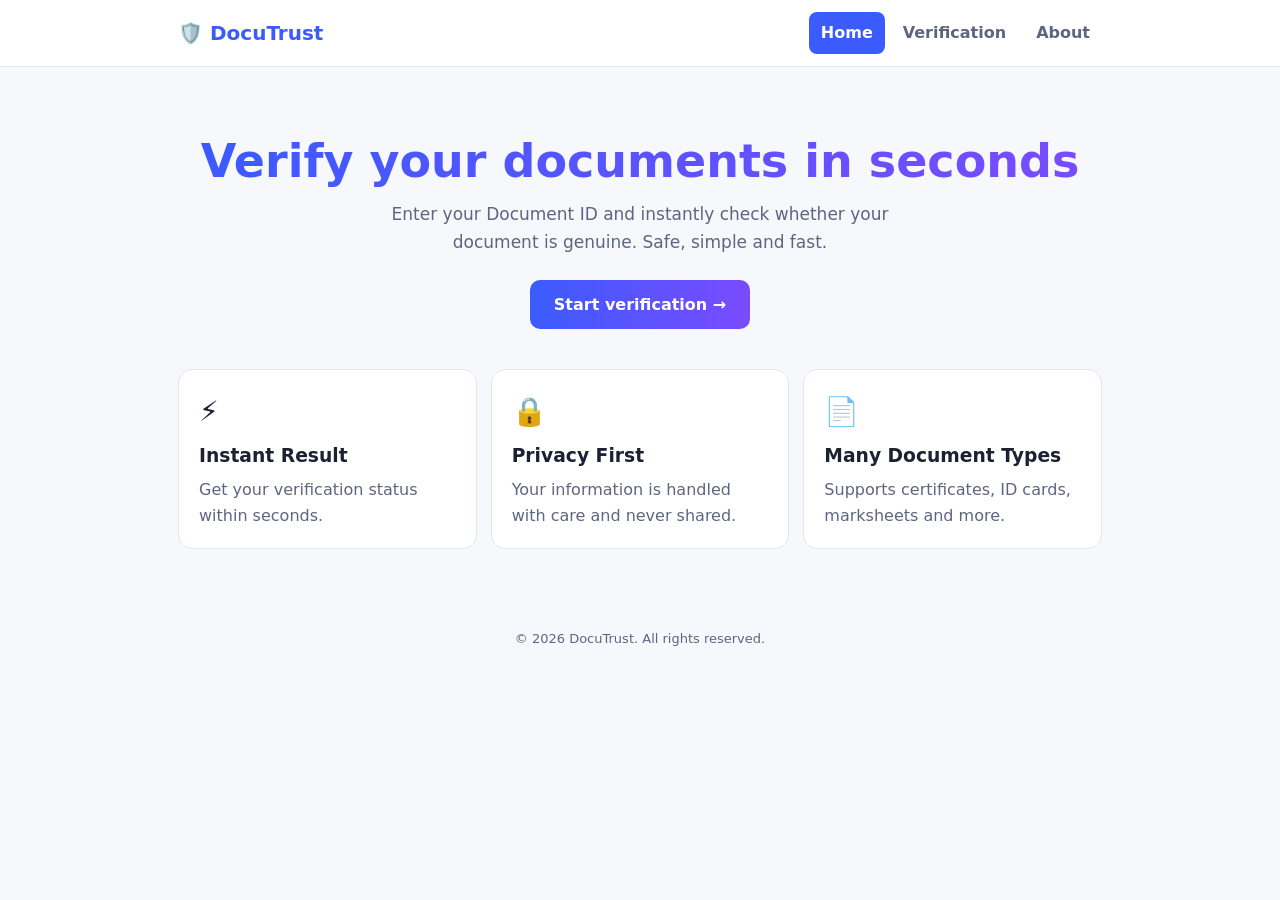
==== index.html @ ff52a0cb "Add files via upload" ====
<!DOCTYPE html>
<html lang="en">
<head>
<meta charset="utf-8">
<meta name="viewport" content="width=device-width, initial-scale=1, viewport-fit=cover">
<meta name="description" content="Verify the authenticity of certificates and ID documents using a Document ID.">
<meta name="theme-color" content="#3b5bfd">
<link rel="icon" href="data:image/svg+xml,%3Csvg xmlns='http://www.w3.org/2000/svg' viewBox='0 0 100 100'%3E%3Ctext y='.9em' font-size='90'%3E%F0%9F%9B%A1%EF%B8%8F%3C/text%3E%3C/svg%3E">
<title>DocuTrust – Document Verification</title>
<style>
:root{box-sizing:border-box;--bg:#f7f8fc;--card:#fff;--text:#1b2033;--muted:#5d6580;--brand:#3b5bfd;--brand2:#7a4bff;--ok:#12805c;--okbg:#e2f6ee;--bad:#b3261e;--badbg:#fdeceb;--line:#e3e6f0}
@media (prefers-color-scheme:dark){:root{color-scheme:dark;--bg:#0f1221;--card:#181c30;--text:#eef0fa;--muted:#a3a9c6;--brand:#7f95ff;--brand2:#a583ff;--ok:#4ade9f;--okbg:#10332a;--bad:#ff8a80;--badbg:#3a1815;--line:#2a2f4a}}
*{box-sizing:border-box}
body{margin:0;background:var(--bg);color:var(--text);font-family:system-ui,-apple-system,"Segoe UI",Roboto,sans-serif;line-height:1.6}
header{position:sticky;top:0;background:var(--card);border-bottom:1px solid var(--line);z-index:5}
.bar{max-width:960px;margin:auto;padding:12px 18px;display:flex;align-items:center;justify-content:space-between;gap:12px;flex-wrap:wrap}
.logo{font-weight:800;font-size:20px;color:var(--brand)}
nav{display:flex;gap:6px}
nav button{background:none;border:0;color:var(--muted);font:inherit;font-weight:600;padding:8px 12px;border-radius:8px;cursor:pointer}
nav button.on{background:var(--brand);color:#fff}
main{max-width:960px;margin:auto;padding:28px 18px 60px}
.view{display:none}.view.on{display:block}
.hero{text-align:center;padding:40px 10px 30px}
.hero h1{font-size:clamp(28px,6vw,46px);line-height:1.15;margin:0 0 14px;background:linear-gradient(90deg,var(--brand),var(--brand2));-webkit-background-clip:text;background-clip:text;color:transparent}
.hero p{color:var(--muted);max-width:560px;margin:0 auto 24px;font-size:17px}
.btn{background:linear-gradient(90deg,var(--brand),var(--brand2));color:#fff;border:0;padding:12px 24px;border-radius:10px;font:inherit;font-weight:700;cursor:pointer}
.btn:disabled{opacity:.6;cursor:wait}
.grid{display:grid;grid-template-columns:repeat(auto-fit,minmax(220px,1fr));gap:14px;margin-top:10px}
.card{background:var(--card);border:1px solid var(--line);border-radius:14px;padding:20px}
.card h3{margin:6px 0}.card p{color:var(--muted);margin:0}
.ico{font-size:28px}
h2{margin-top:0}
label{display:block;font-weight:600;margin:14px 0 6px}
input{width:100%;padding:12px;border-radius:10px;border:1px solid var(--line);background:var(--bg);color:var(--text);font:inherit}
.res{margin-top:18px;padding:16px;border-radius:12px;display:none;word-break:break-word}
.res.ok{display:block;background:var(--okbg);color:var(--ok)}
.res.bad{display:block;background:var(--badbg);color:var(--bad)}
.cert{display:flex;flex-direction:column;gap:10px;align-items:flex-start;margin-top:12px;background:var(--card);color:var(--text);border:2px solid var(--ok);border-radius:12px;padding:12px;max-width:340px}
.res.bad .cert{border-color:var(--bad)}
.cert img{width:100%;max-width:300px;height:auto;border-radius:6px;border:1px solid var(--line)}
.cert .cn{font-weight:800;font-size:17px}
.cert .row{font-size:13px;color:var(--muted)}
.cert .row b{color:var(--text)}
.tag{display:inline-block;margin-top:6px;font-size:12px;font-weight:700;padding:2px 10px;border-radius:99px;background:var(--okbg);color:var(--ok)}
.tag.exp{background:var(--badbg);color:var(--bad)}
footer{text-align:center;color:var(--muted);font-size:13px;padding:20px}
</style>
</head>
<body>
<header><div class="bar">
<div class="logo">🛡️ DocuTrust</div>
<nav>
<button data-v="home" class="on">Home</button>
<button data-v="verify">Verification</button>
<button data-v="about">About</button>
</nav></div></header>

<main>
<section id="home" class="view on">
<div class="hero">
<h1>Verify your documents in seconds</h1>
<p>Enter your Document ID and instantly check whether your document is genuine. Safe, simple and fast.</p>
<button class="btn" data-go="verify">Start verification →</button>
</div>
<div class="grid">
<div class="card"><div class="ico">⚡</div><h3>Instant Result</h3><p>Get your verification status within seconds.</p></div>
<div class="card"><div class="ico">🔒</div><h3>Privacy First</h3><p>Your information is handled with care and never shared.</p></div>
<div class="card"><div class="ico">📄</div><h3>Many Document Types</h3><p>Supports certificates, ID cards, marksheets and more.</p></div>
</div>
</section>

<section id="verify" class="view">
<div class="card">
<h2>Document Verification</h2>
<label for="did">Document ID</label>
<input id="did" placeholder="Enter your Document ID" autocomplete="off" maxlength="40">
<p><button class="btn" id="go">Verify</button></p>
<div class="res" id="res" role="status" aria-live="polite"></div>
</div>
</section>

<section id="about" class="view">
<div class="card">
<h2>About Us</h2>
<p>DocuTrust aims to make document verification easy, fast and reliable. We provide a simple tool that anyone can use to protect themselves from fake documents.</p>
<div class="grid">
<div class="card"><h3>🎯 Mission</h3><p>Trusted verification for everyone.</p></div>
<div class="card"><h3>👁️ Vision</h3><p>A world where every document can be trusted.</p></div>
<div class="card"><h3>📬 Contact</h3><p>hello@docutrust.example</p></div>
</div></div>
</section>
</main>
<footer>© 2026 DocuTrust. All rights reserved.</footer>

<script src="config.js"></script>
<script>
var CFG=window.DOCUTRUST_CONFIG||{};
function esc(s){return String(s==null?"":s).replace(/[&<>"']/g,function(c){return {"&":"&amp;","<":"&lt;",">":"&gt;",'"':"&quot;","'":"&#39;"}[c]})}
function fmt(s){return new Date(s+"T00:00:00").toLocaleDateString("en-GB",{day:"2-digit",month:"short",year:"numeric"})}
function safeUrl(u){return /^https:\/\//i.test(u||"")?u:""}
function certImg(d){
var s='<svg xmlns="http://www.w3.org/2000/svg" viewBox="0 0 300 210"><rect width="300" height="210" fill="#fffdf5"/><rect x="8" y="8" width="284" height="194" fill="none" stroke="#b8902f" stroke-width="3"/><rect x="14" y="14" width="272" height="182" fill="none" stroke="#b8902f" stroke-width="1"/><text x="150" y="46" font-size="17" font-weight="bold" fill="#1b2033" text-anchor="middle" font-family="Georgia,serif">'+esc(d.doc_type.toUpperCase())+'</text><text x="150" y="68" font-size="9" fill="#555" text-anchor="middle" font-family="Arial">This is to certify that</text><text x="150" y="100" font-size="22" font-style="italic" fill="#3b5bfd" text-anchor="middle" font-family="Georgia,serif">'+esc(d.holder_name)+'</text><line x1="60" y1="108" x2="240" y2="108" stroke="#b8902f"/><text x="150" y="126" font-size="8" fill="#555" text-anchor="middle" font-family="Arial">Document ID: '+esc(d.doc_id)+'</text><circle cx="150" cy="160" r="20" fill="#b8902f"/><text x="150" y="165" font-size="14" fill="#fff" text-anchor="middle" font-family="Arial">✓</text><text x="30" y="182" font-size="8" fill="#555" font-family="Arial">Issued: '+fmt(d.issue_date)+'</text><text x="270" y="182" font-size="8" fill="#555" text-anchor="end" font-family="Arial">Expires: '+fmt(d.expiry_date)+'</text></svg>';
return "data:image/svg+xml,"+encodeURIComponent(s).replace(/'/g,"%27");
}
function show(v){
document.querySelectorAll(".view").forEach(function(e){e.classList.toggle("on",e.id===v)});
document.querySelectorAll("nav button").forEach(function(b){b.classList.toggle("on",b.dataset.v===v)});
window.scrollTo(0,0);
}
document.querySelectorAll("[data-v]").forEach(function(b){b.onclick=function(){show(b.dataset.v)}});
document.querySelectorAll("[data-go]").forEach(function(b){b.onclick=function(){show(b.dataset.go)}});

var btn=document.getElementById("go"),inp=document.getElementById("did"),r=document.getElementById("res");
inp.addEventListener("keydown",function(e){if(e.key==="Enter")btn.click()});
function bad(t){r.className="res bad";r.textContent=t}
btn.onclick=function(){
var id=inp.value.trim();
r.className="res";
if(!id){return bad("Please enter a Document ID.")}
if(!/^[A-Za-z0-9._\-\/]{3,40}$/.test(id)){return bad("Invalid Document ID format.")}
if(!CFG.SUPABASE_URL||CFG.SUPABASE_URL.indexOf("YOUR-PROJECT")>-1||!CFG.SUPABASE_ANON_KEY){return bad("Service is not configured yet. Please try again later.")}
btn.disabled=true;btn.textContent="Checking…";
var ctl=new AbortController(),t=setTimeout(function(){ctl.abort()},10000);
fetch(CFG.SUPABASE_URL+"/rest/v1/rpc/verify_document",{
method:"POST",signal:ctl.signal,
headers:{"apikey":CFG.SUPABASE_ANON_KEY,"Authorization":"Bearer "+CFG.SUPABASE_ANON_KEY,"Content-Type":"application/json"},
body:JSON.stringify({p_id:id})
}).then(function(res){
if(!res.ok)throw new Error("HTTP "+res.status);
return res.json();
}).then(function(rows){
var d=rows&&rows[0];
if(!d){return bad("❌ This ID was not found in our records.")}
var revoked=d.status==="revoked";
var expired=new Date(d.expiry_date+"T23:59:59")<new Date();
var good=!revoked&&!expired;
var head=revoked?"⚠️ This document has been revoked":expired?"⚠️ Document found, but it has expired":"✅ Verified! "+esc(d.doc_type);
var label=revoked?"Revoked":expired?"Expired":"Valid";
var url=safeUrl(d.image_url);
var img=url?esc(url):certImg(d);
r.className=good?"res ok":"res bad";
r.innerHTML=head+"<div class='cert'><img src='"+img+"' alt='Certificate' loading='lazy'><div><div class='cn'>"+esc(d.holder_name)+"</div><div class='row'>Issue date: <b>"+fmt(d.issue_date)+"</b></div><div class='row'>Expiry date: <b>"+fmt(d.expiry_date)+"</b></div><span class='tag"+(good?"":" exp")+"'>"+label+"</span></div></div>";
}).catch(function(){
bad("Could not reach the verification service. Please try again.");
}).then(function(){clearTimeout(t);btn.disabled=false;btn.textContent="Verify"});
};

// Shareable / QR link: index.html?id=DT-2026-1001
var q=new URLSearchParams(location.search).get("id");
if(q){inp.value=q.slice(0,40);show("verify");btn.click()}
</script>
</body>
</html>
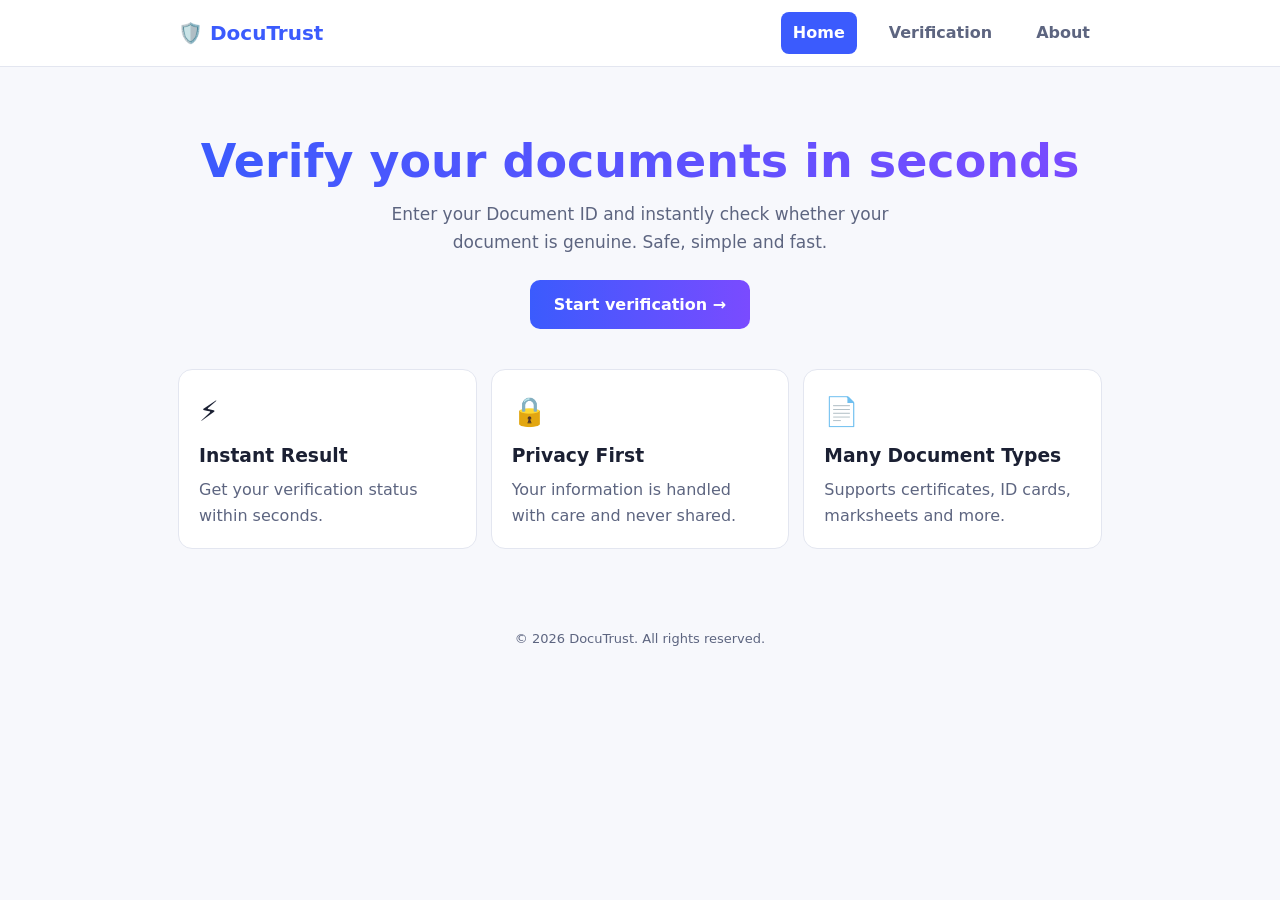
==== commit 79a4b35b: "Update index.html" ====
--- a/index.html
+++ b/index.html
@@ -15,7 +15,7 @@
 header{position:sticky;top:0;background:var(--card);border-bottom:1px solid var(--line);z-index:5}
 .bar{max-width:960px;margin:auto;padding:12px 18px;display:flex;align-items:center;justify-content:space-between;gap:12px;flex-wrap:wrap}
 .logo{font-weight:800;font-size:20px;color:var(--brand)}
-nav{display:flex;gap:6px}
+nav{display:flex;gap:20px}
 nav button{background:none;border:0;color:var(--muted);font:inherit;font-weight:600;padding:8px 12px;border-radius:8px;cursor:pointer}
 nav button.on{background:var(--brand);color:#fff}
 main{max-width:960px;margin:auto;padding:28px 18px 60px}
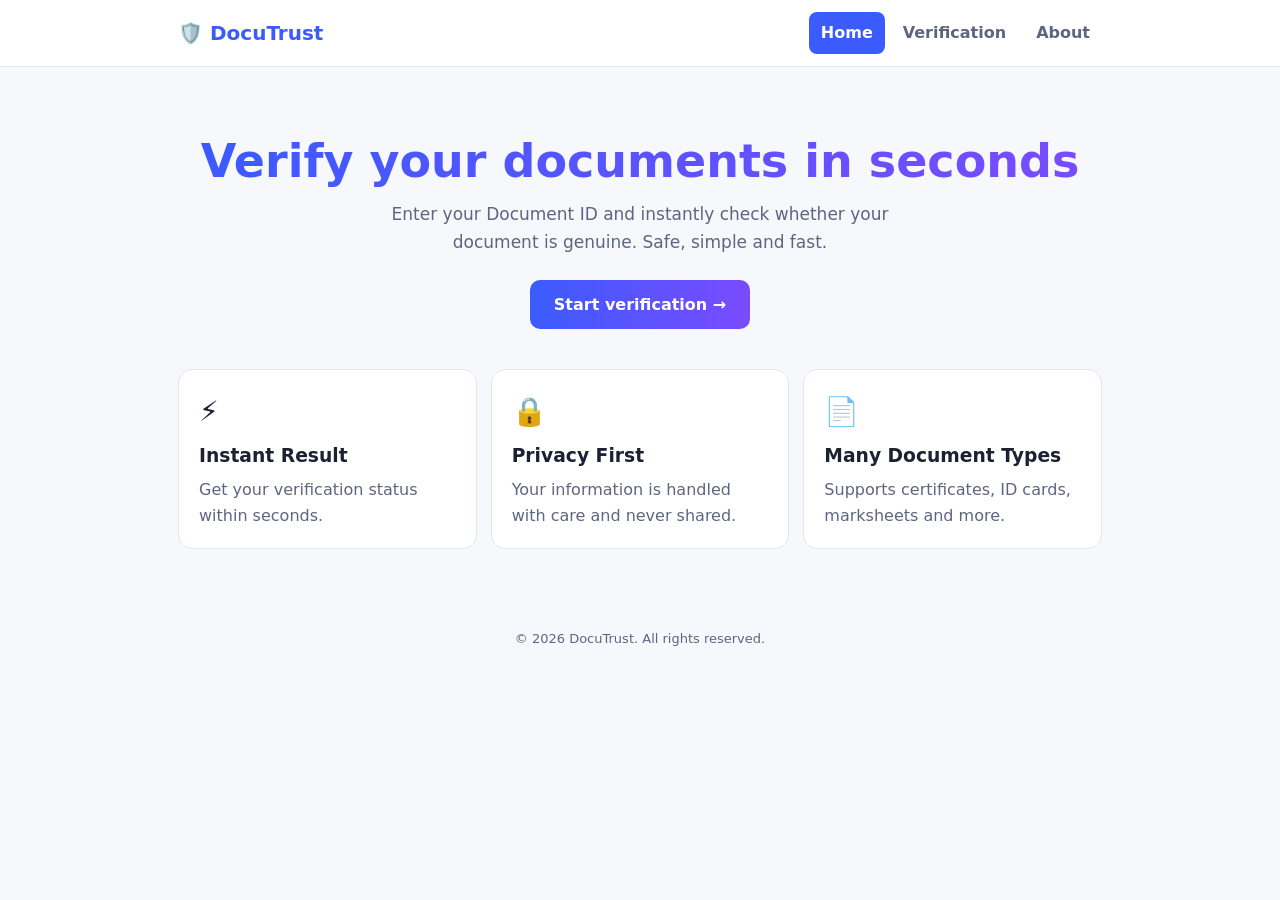
==== commit 52c7c950: "Add files via upload" ====
--- a/index.html
+++ b/index.html
@@ -15,7 +15,7 @@
 header{position:sticky;top:0;background:var(--card);border-bottom:1px solid var(--line);z-index:5}
 .bar{max-width:960px;margin:auto;padding:12px 18px;display:flex;align-items:center;justify-content:space-between;gap:12px;flex-wrap:wrap}
 .logo{font-weight:800;font-size:20px;color:var(--brand)}
-nav{display:flex;gap:20px}
+nav{display:flex;gap:6px}
 nav button{background:none;border:0;color:var(--muted);font:inherit;font-weight:600;padding:8px 12px;border-radius:8px;cursor:pointer}
 nav button.on{background:var(--brand);color:#fff}
 main{max-width:960px;margin:auto;padding:28px 18px 60px}
@@ -74,7 +74,7 @@
 <h2>Document Verification</h2>
 <label for="did">Document ID</label>
 <input id="did" placeholder="Enter your Document ID" autocomplete="off" maxlength="40">
-<p><button class="btn" id="go">Verify</button></p>
+<p style="margin-top:32px"><button class="btn" id="go">Verify</button></p>
 <div class="res" id="res" role="status" aria-live="polite"></div>
 </div>
 </section>
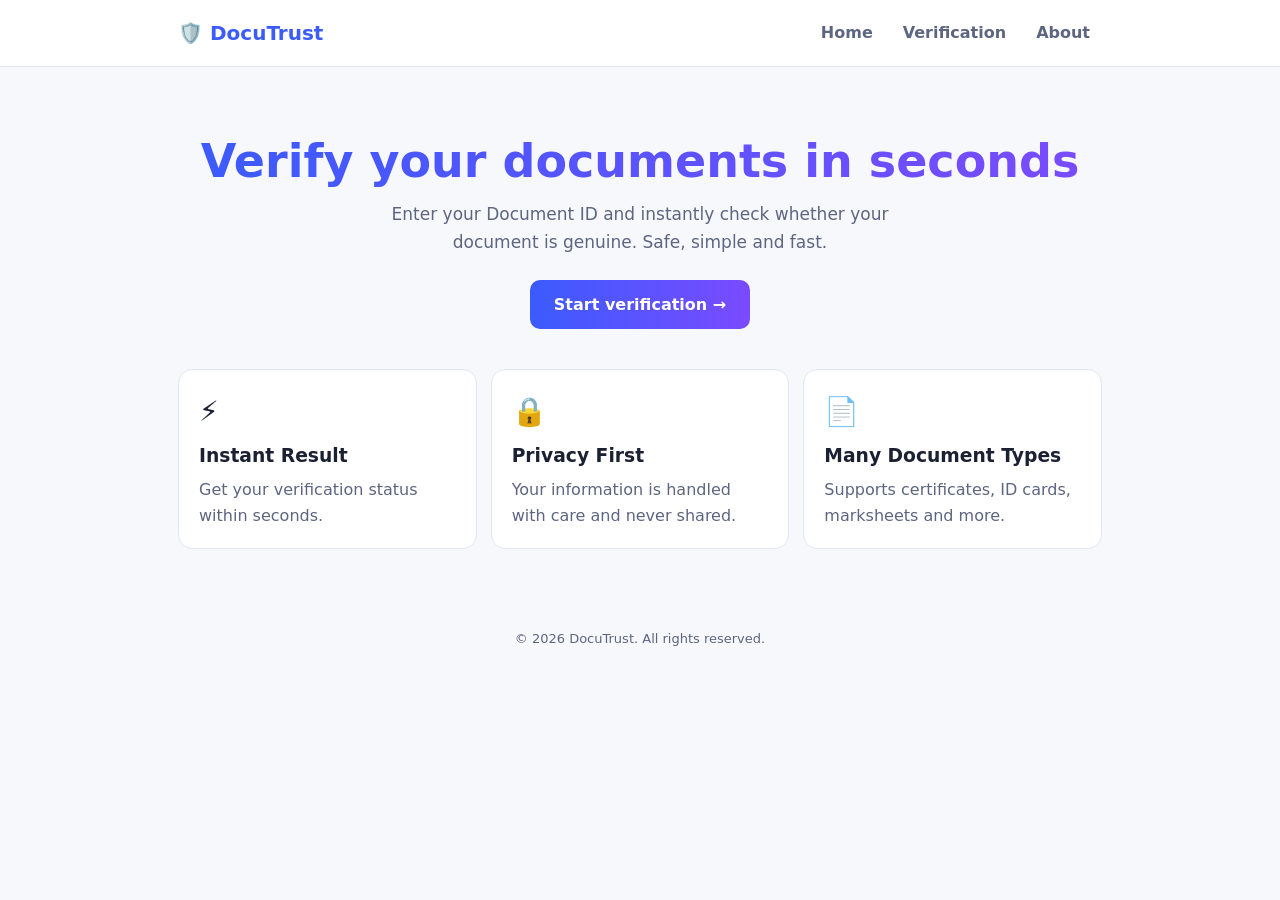
==== commit 617cd3c8: "Update index.html" ====
--- a/index.html
+++ b/index.html
@@ -17,6 +17,7 @@
 .logo{font-weight:800;font-size:20px;color:var(--brand)}
 nav{display:flex;gap:6px}
 nav button{background:none;border:0;color:var(--muted);font:inherit;font-weight:600;padding:8px 12px;border-radius:8px;cursor:pointer}
+<a href="doc-trust-qr.html">QR Code Page</a>
 nav button.on{background:var(--brand);color:#fff}
 main{max-width:960px;margin:auto;padding:28px 18px 60px}
 .view{display:none}.view.on{display:block}
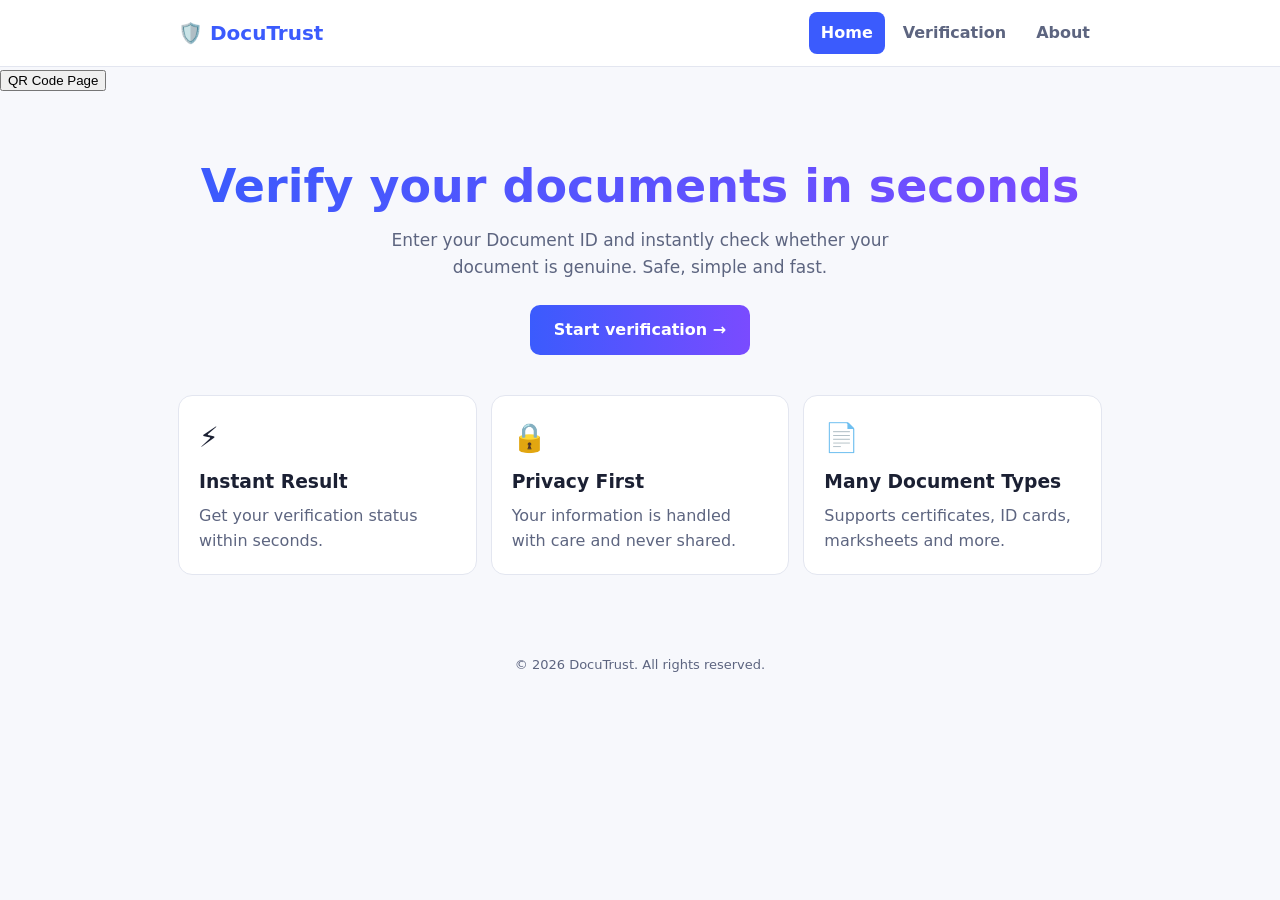
==== commit 5311fc20: "Update index.html" ====
--- a/index.html
+++ b/index.html
@@ -17,7 +17,6 @@
 .logo{font-weight:800;font-size:20px;color:var(--brand)}
 nav{display:flex;gap:6px}
 nav button{background:none;border:0;color:var(--muted);font:inherit;font-weight:600;padding:8px 12px;border-radius:8px;cursor:pointer}
-<a href="doc-trust-qr.html">QR Code Page</a>
 nav button.on{background:var(--brand);color:#fff}
 main{max-width:960px;margin:auto;padding:28px 18px 60px}
 .view{display:none}.view.on{display:block}
@@ -55,7 +54,8 @@
 <button data-v="verify">Verification</button>
 <button data-v="about">About</button>
 </nav></div></header>
-
+<button onclick="location.href='doc-trust-qr.html'">QR Code Page</button>
+  
 <main>
 <section id="home" class="view on">
 <div class="hero">
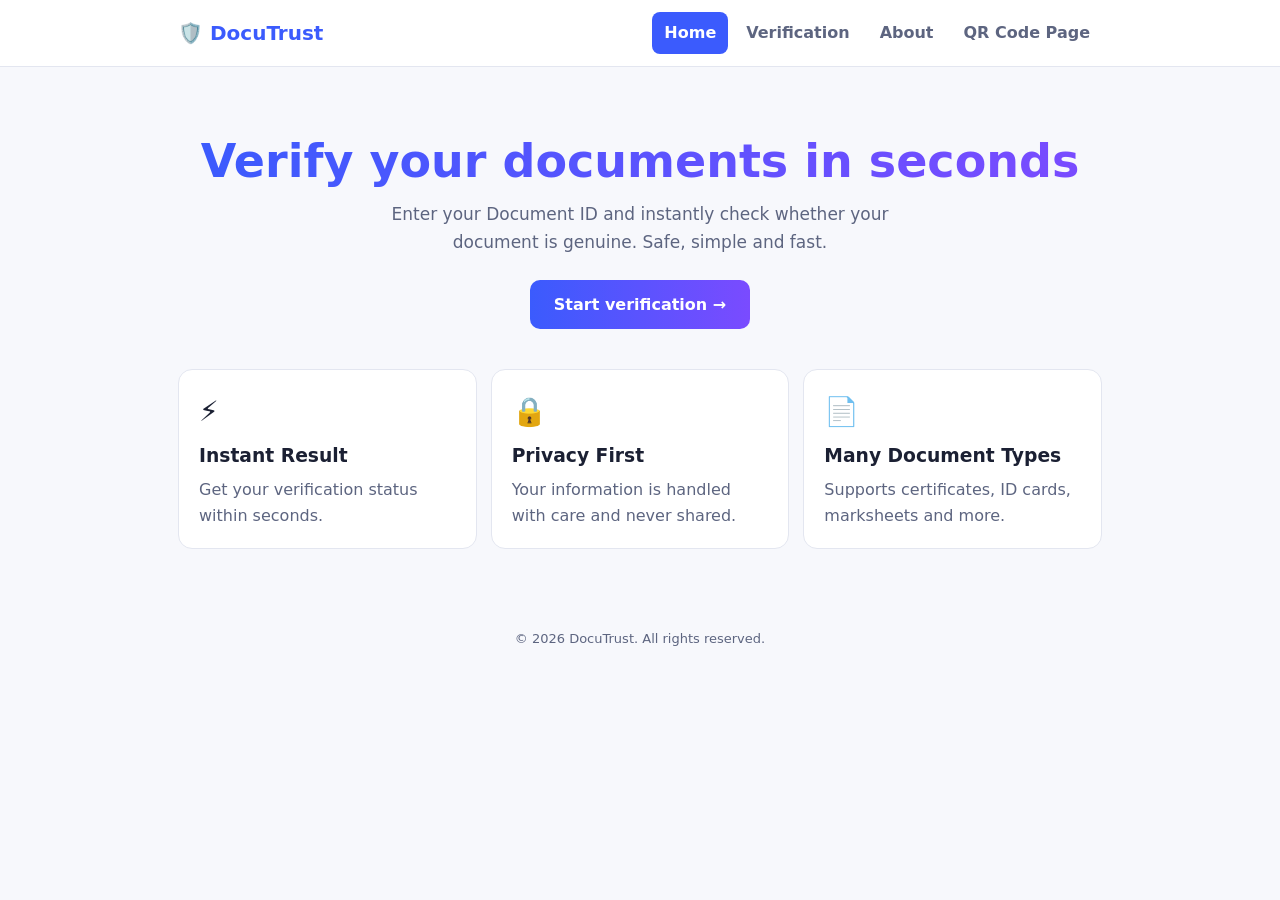
==== commit 13eafeb6: "Update index.html" ====
--- a/index.html
+++ b/index.html
@@ -53,9 +53,9 @@
 <button data-v="home" class="on">Home</button>
 <button data-v="verify">Verification</button>
 <button data-v="about">About</button>
+<button data-v="qr" onclick="location.href='docutrust-qr.html'">QR Code Page</button>
+  
 </nav></div></header>
-<button onclick="location.href='doc-trust-qr.html'">QR Code Page</button>
-  
 <main>
 <section id="home" class="view on">
 <div class="hero">
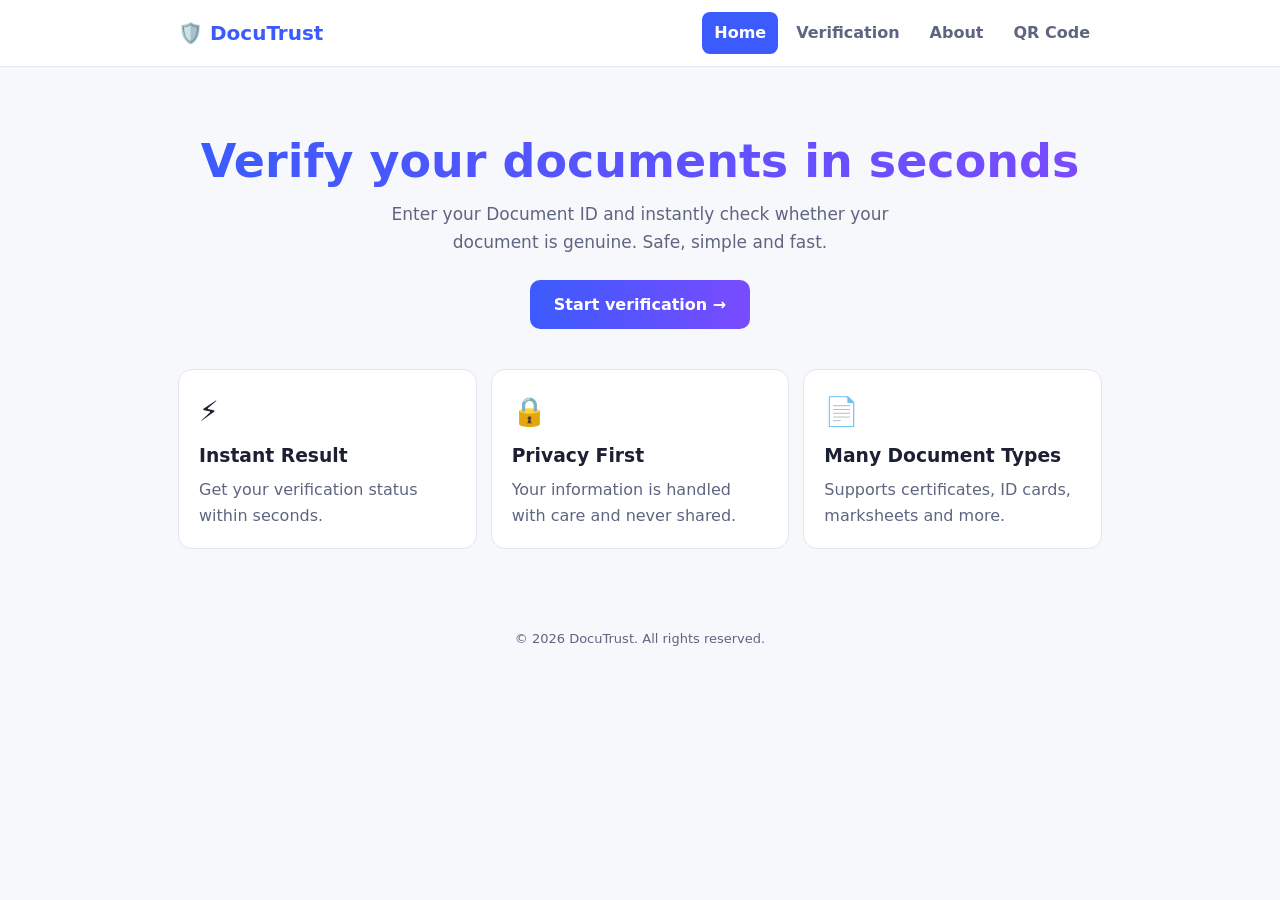
==== commit a9b075b8: "Update index.html" ====
--- a/index.html
+++ b/index.html
@@ -53,7 +53,7 @@
 <button data-v="home" class="on">Home</button>
 <button data-v="verify">Verification</button>
 <button data-v="about">About</button>
-<button data-v="qr" onclick="location.href='docutrust-qr.html'">QR Code Page</button>
+<button onclick="location.href='docutrust-qr.html'">QR Code</button>
   
 </nav></div></header>
 <main>
